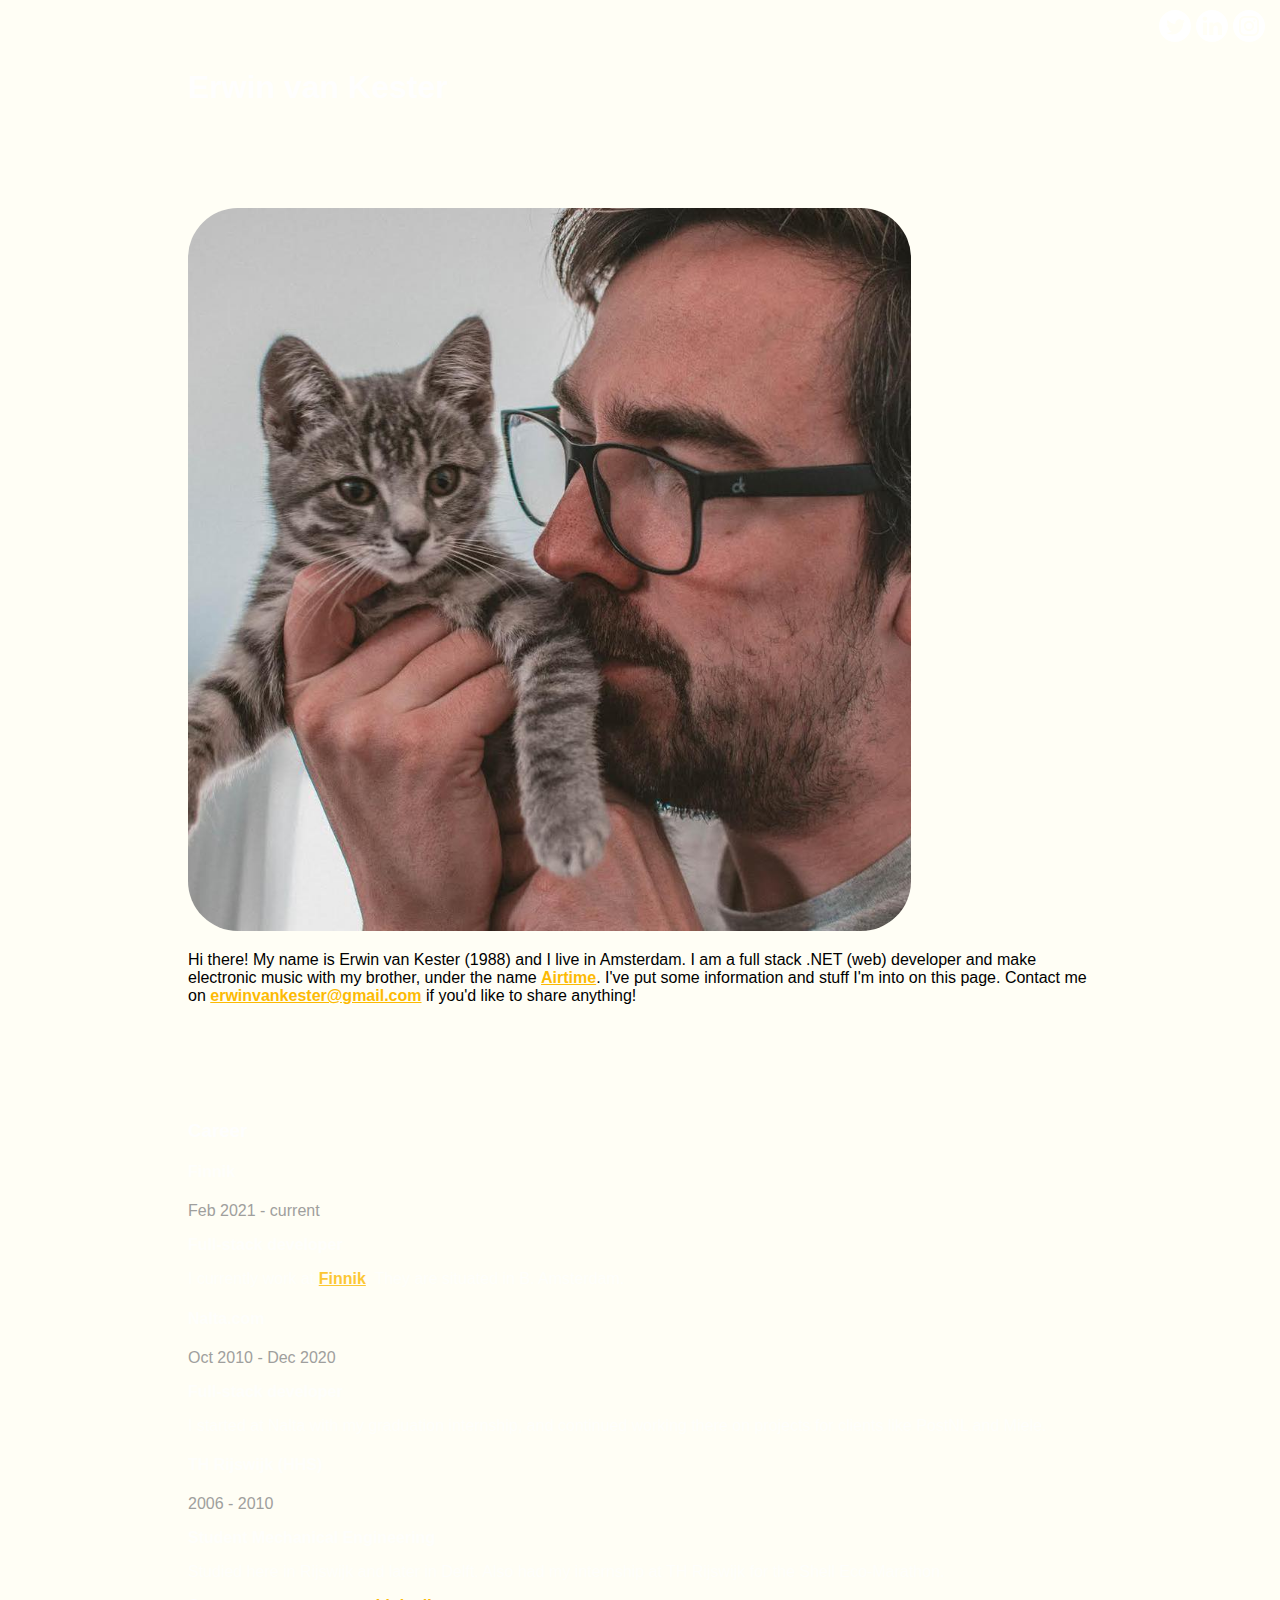
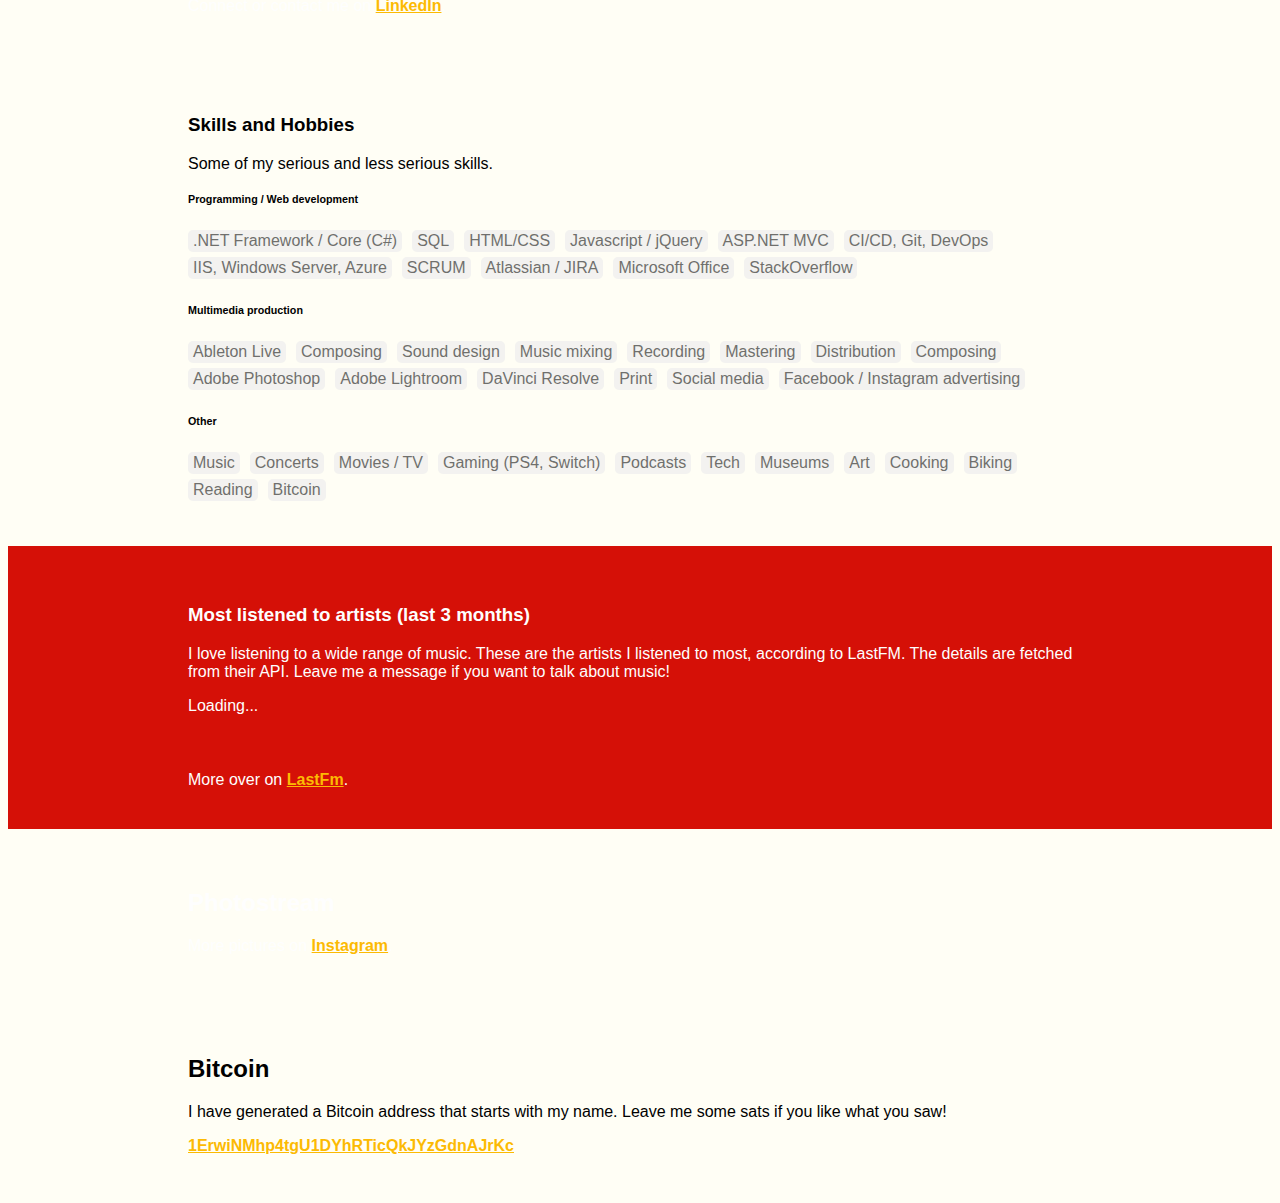
==== index.html @ b93a3240 "Update index.html" ====
﻿<!doctype html>
<html lang="en">
<head>
    <!-- Required meta tags -->
    <meta charset="utf-8">
    <meta name="viewport" content="width=device-width, initial-scale=1">

    <!-- Bootstrap CSS -->
    <link href="https://cdn.jsdelivr.net/npm/bootstrap@5.0.0-beta1/dist/css/bootstrap.min.css" rel="stylesheet" integrity="sha384-giJF6kkoqNQ00vy+HMDP7azOuL0xtbfIcaT9wjKHr8RbDVddVHyTfAAsrekwKmP1" crossorigin="anonymous">
    <link rel="stylesheet" href="css/magnific.popup.css">
    <link rel="stylesheet" href="style.css">
    <title>Erwin van Kester</title>
    <meta name="description" content="Personal webspace of Erwin van Kester.">
    <meta name=”robots” content="index, follow">

    <!-- Global site tag (gtag.js) - Google Analytics -->
    <script async src="https://www.googletagmanager.com/gtag/js?id=G-CEC12EC9T2"></script>
    <script>window.dataLayer = window.dataLayer || [];
        function gtag() { dataLayer.push(arguments); }
        gtag('js', new Date());
        gtag('config', 'G-CEC12EC9T2');</script>
</head>
<body>
    <header>
        <div class="bg-dark shadow-sm text-center">
            <div class="container">
                <h1>Erwin van Kester</h1>
                <ul class="socialmedia">
                    <li><a href="https://twitter.com/erwinvk" class="twitter"></a></li>
                    <li><a href="https://www.linkedin.com/in/erwinvankester/" class="linkedin"></a></li>
                    <li><a href="https://www.instagram.com/erwinvk/" class="instagram"></a></li>
                </ul>
            </div>
        </div>
    </header>

    <main>
        <section class="py-3 text-center container">
            <div class="row py-lg-5">
                <div class="col-lg-10 col-md-10 mx-auto">
                    <div class="row">
                        <div class="col-lg-6"><img class="profilepicture" src="erwin.jpg" title="Erwin" /></div>
                        <div class="col-lg-6">
                            <p class="lead text-muted">Hi there! My name is Erwin van Kester (1988) and I live in Amsterdam. I am a full stack .NET (web) developer and make electronic music with my brother, under the name <a href="https://musicofairtime.nl" target="_blank">Airtime</a>. I've put some information and stuff I'm into on this page. Contact me on <a class="emailaddress" href="#">erwinvankester[at]gmail[dot]com</a> if you'd like to share anything!</p>
                        </div>
                    </div>
                </div>
            </div>
        </section>

        <div class="bg-dark">
            <section class="py-5 container career">
                <h3>Career</h3>
                <div class="row py-lg-4 item">
                    <div class="col-lg-3">
                        <h4>Finnik</h4>
                        <p class="time">Feb 2021 - current</p>
                    </div>
                    <div class="col-lg-9">
                        <strong>Full-stack developer</strong>
                        <p>I currently work at <a href="https://finnik.nl" target="_blank">Finnik</a>. They are situated in B. Amsterdam.</p>
                    </div>
                </div>
                <div class="row py-lg-4 item">
                    <div class="col-lg-3">
                        <h4>Nalta.com</h4>
                        <p class="time">Oct 2010 - Dec 2020</p>
                    </div>
                    <div class="col-lg-9">
                        <strong>Full-stack developer</strong>
                        <p>I started at Nalta with my graduation internship, and continued working there on projects for clients like PostNL and Miele.</p>
                    </div>
                </div>
                <div class="row py-lg-4 item">
                    <div class="col-lg-3">
                        <h4>TH Rijswijk (HHS)</h4>
                        <p class="time">2006 - 2010</p>
                    </div>
                    <div class="col-lg-9">
                        <strong>Student Mechanical Engineering</strong>
                        <p>
                            Studied here in Rijswijk and later in Delft. Also had my internship at TH Rijswijk for the Shell Eco-Marathon.
                        </p>
                    </div>
                </div>
                <div class="row text-center">
                    <div class="col-lg-12">
                        Connect or contact me on <a href="https://www.linkedin.com/in/erwinvankester/" target="_blank">LinkedIn</a>.
                    </div>
                </div>
            </section>
        </div>

        <section class="py-5 container skills">
            <h3>Skills and Hobbies</h3>
            <p>Some of my serious and less serious skills.</p>

            <h6>Programming / Web development</h6>
            <ul>
                <li>.NET Framework / Core (C#)</li>
                <li>SQL</li>
                <li>HTML/CSS</li>
                <li>Javascript / jQuery</li>
                <li>ASP.NET MVC</li>
                <li>CI/CD, Git, DevOps</li>
                <li>IIS, Windows Server, Azure</li>
                <li>SCRUM</li>
                <li>Atlassian / JIRA</li>
                <li>Microsoft Office</li>
                <li><span title="right?">StackOverflow</span></li>
            </ul>
            <div class="clear"></div>

            <h6>Multimedia production</h6>
            <ul>
                <li>Ableton Live</li>
                <li>Composing</li>
                <li>Sound design</li>
                <li>Music mixing</li>
                <li>Recording</li>
                <li>Mastering</li>
                <li>Distribution</li>
                <li>Composing</li>
                <li>Adobe Photoshop</li>
                <li>Adobe Lightroom</li>
                <li>DaVinci Resolve</li>
                <li>Print</li>
                <li>Social media</li>
                <li>Facebook / Instagram advertising</li>
            </ul>
            <div class="clear"></div>

            <h6>Other</h6>
            <ul>
                <li>Music</li>
                <li>Concerts</li>
                <li>Movies / TV</li>
                <li>Gaming (PS4, Switch)</li>
                <li>Podcasts</li>
                <li>Tech</li>
                <li>Museums</li>
                <li>Art</li>
                <li>Cooking</li>
                <li>Biking</li>
                <li>Reading</li>
                <li>Bitcoin</li>
            </ul>
            <div class="clear"></div>
        </section>

        <div class="bg-red">
            <section class="py-5 container lastfm">
                <h3>Most listened to artists (last 3 months)</h3>
                <p>I love listening to a wide range of music. These are the artists I listened to most, according to LastFM. The details are fetched from their API. Leave me a message if you want to talk about music! </p>
                <div class="row py-lg-12">
                    <div class="col-lg-12">
                        <ul id="lastfmtop10"><li>Loading...</li></ul>
                    </div>
                </div>
                <div class="row text-center">
                    <div class="col-lg-12">
                        More over on <a href="https://www.last.fm/user/Erwinvk" target="_blank">LastFm</a>.
                    </div>
                </div>
            </section>
        </div>

        <div class="bg-dark">
            <section class="py-5 container photostream">
                <div class="row py-lg-12">
                    <div class="col-lg-12 col-md-12 mx-auto">
                        <h2>Photostream</h2>
                        <p class="instafeed"></p>
                        
                    </div>
                </div>
                <div class="row text-center">
                    <div class="col-lg-12">
                        More pictures on <a href="https://www.instagram.com/erwinvk/">Instagram</a>.
                    </div>
                </div>
            </section>
        </div>
    </main>
    <footer>
        <div class="">
            <section class="py-5 container photostream">
                <div class="row py-lg-12">
                    <div class="col-lg-12 col-md-12 mx-auto">
                        <h2>Bitcoin</h2>
                        <p>I have generated a Bitcoin address that starts with my name. Leave me some sats if you like what you saw!</p>
                        <a href="bitcoin:1ErwiNMhp4tgU1DYhRTicQkJYzGdnAJrKc">1ErwiNMhp4tgU1DYhRTicQkJYzGdnAJrKc</a>
                    </div>
                </div>
            </section>
        </div>
        
    </footer>
    <script src="https://cdn.jsdelivr.net/npm/bootstrap@5.0.0-beta1/dist/js/bootstrap.bundle.min.js" integrity="sha384-ygbV9kiqUc6oa4msXn9868pTtWMgiQaeYH7/t7LECLbyPA2x65Kgf80OJFdroafW" crossorigin="anonymous"></script>
    <script src="js/jquery.min.js"></script>
    <script src="js/magnific.popup.min.js"></script>
    <script src="default.js"></script>
</body>
</html>
---- style.css ----
body
{
font-family: sans-serif;
background: #fffef5;
}

.bg-dark
{
    color: #fefefe;
}

.bg-red {
    color: #fefefe;
    background: #d51007;
}

a {
    color: #fcba03;
    font-weight: bold;
}

p{
    text-align:left;
}

.navbar .container {
    padding: 10px 180px;
}

.container
{
    max-width: 1280px;
    
}

.imgcontainer
{
  text-align: center;
}

.imgcontainer img
{
  width: 200px;
}

ul{
    list-style: none;
    padding: 0;
    margin: 0;

}

ul li
{
    padding: 0;
    margin: 0;
}

.socialmedia{
    position: absolute;
    top: 10px;
    right: 10px;
}

.socialmedia li
{
    display: block;
    float: left;
    margin-right: 5px;
}

.linkedin, .twitter, .instagram {
    display: block;
    width: 32px;
    height: 32px;
    background-size: 32px;
}

.linkedin
{
    background: url(img/icon_linkedin.svg);
}

.twitter {
    background: url(img/icon_twitter.svg);
}

.instagram {
    background: url(img/icon_instagram.svg);
}

.instafeed img {
    max-width: 100%;
}

.profilepicture{
    border-radius: 50px;
    width: 80%;
}

    .background-light {
        background: #000;
        color: #fff;
    }

.career .item
{
    opacity: 0.8;
}

    .career .item:hover{
        transition-duration: .2s;
        opacity: 1;
    }

    .career .time {
        color: #888;
    }

.skills .clear {
    clear: both;
}

.skills h6 {
    margin-top: 20px;
}

    .skills h6:first-child
    {
        margin-top: 0;
    }

    .skills ul {
        margin-bottom: 20px;
    }

    .skills li {
        transition-duration: .2s;
        opacity: 0.7;
        float: left;
        background: #eee;
        color: #333;
        margin-right: 10px;
        margin-bottom: 5px;
        padding: 2px 5px;
        border-radius: 5px;
        
    }

        .skills li:hover {
            opacity: 1;
        }

.gallery-item img
{
    opacity: 0.9;
}

.gallery-item:hover img {
    opacity: 1;
    transition-duration: .2s
}

    #lastfmtop10 img {
        width: 64px;
        float: left;
        border-radius: 5px;
    }

#lastfmtop10 .artist
{
    float: left;
    margin-top: 10px;
    margin-left: 10px;
}

#lastfmtop10 .artist .name
{
    font-weight: bold;
}

#lastfmtop10 .artist .plays
{
    opacity: 0.7;
}

#lastfmtop10 li:hover .artist .plays {
    transition-duration: .2s;
    opacity: 1;
}

    #lastfmtop10 li {
        margin-bottom: 10px;
        clear: both;
        height: 64px;
    }

        #lastfmtop10 li:hover img  {
            /*width: 70px;
            height: 70px;
            margin-left: -2px;
            margin-top: -2px;*/
            zoom: 1.06;
            transition-duration: .2s
        }

@media (min-width: 768px) {
    .container {
        padding: 40px 180px;
    }

    
}

@media (max-width: 768px) {
    header h1 {
        font-size: 1.5em;
    }

    header > div {
        height: 90px;
        padding-top: 10px;
    }

    .socialmedia
    {
        display: block;
        position: relative;
        margin: 0 auto;
        top: 0;
        right:0;
        width: 111px;

    }
}
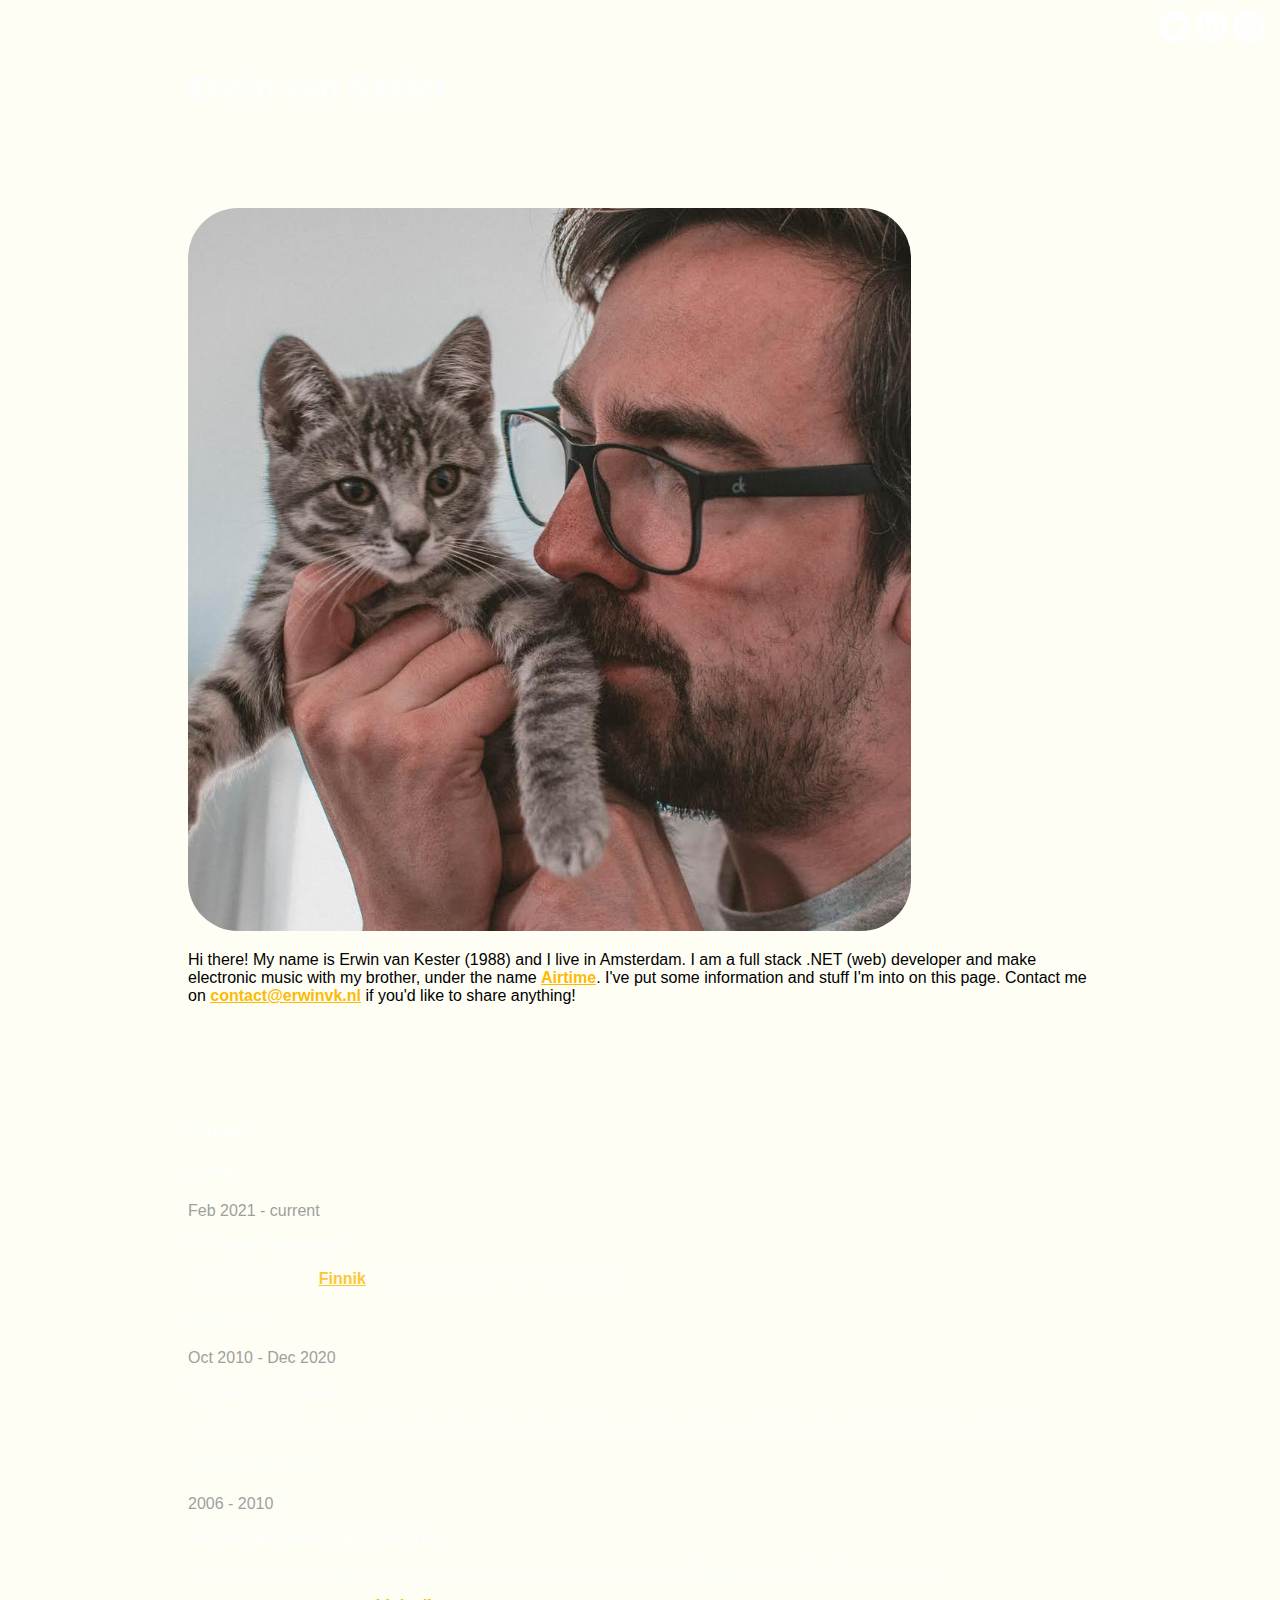
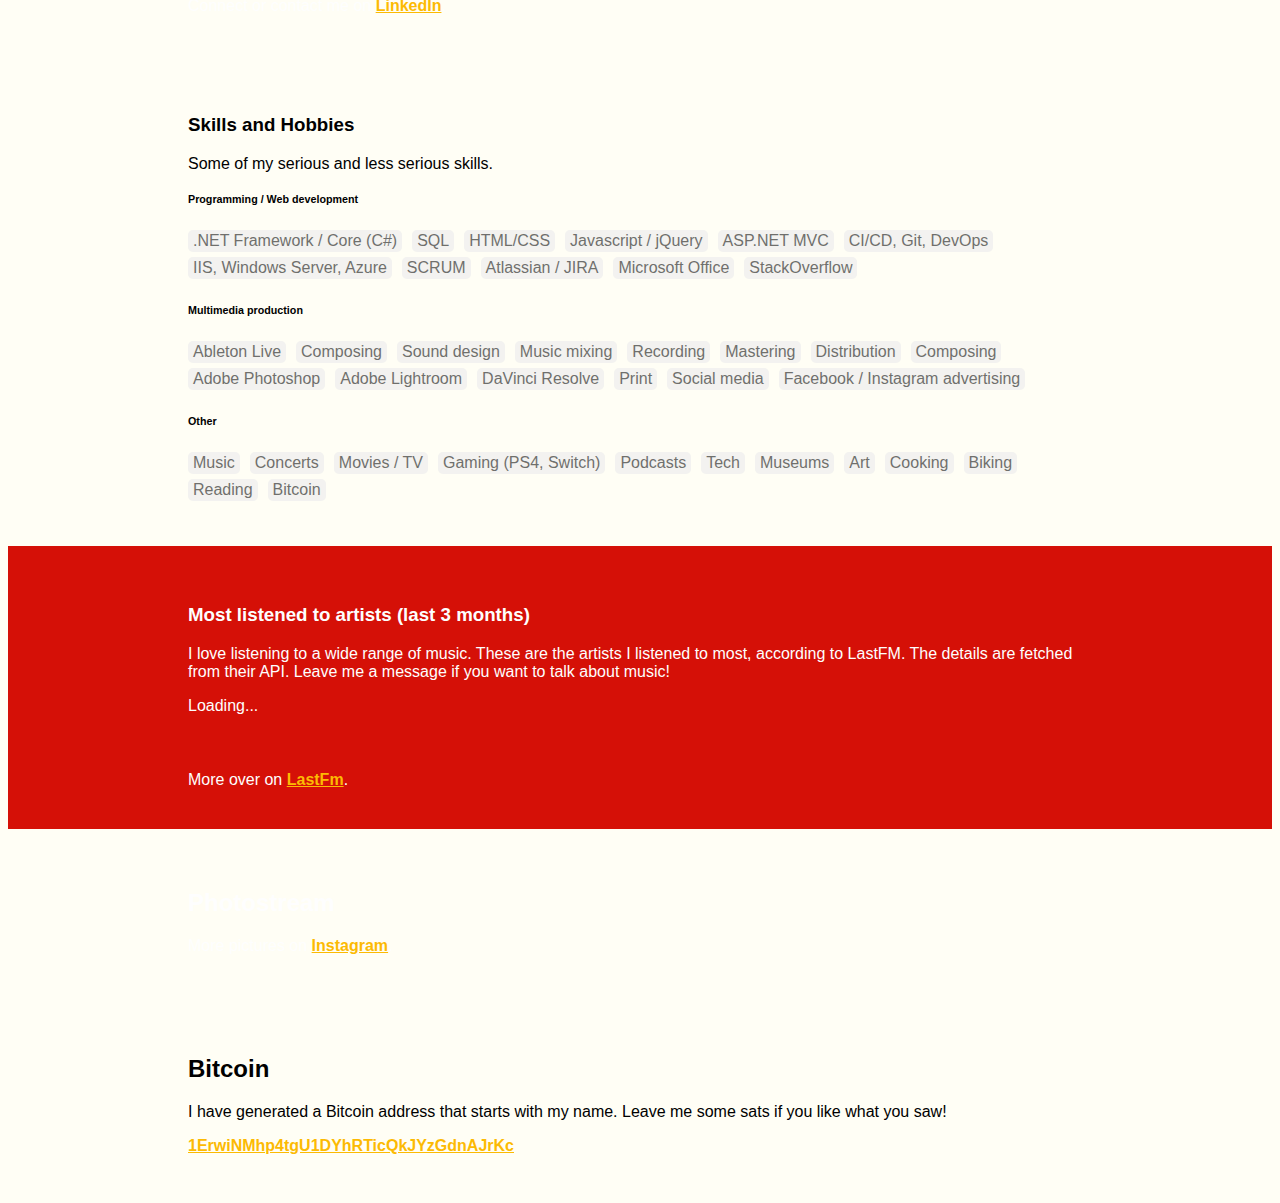
==== commit fd0b5667: "Update index.html" ====
--- a/index.html
+++ b/index.html
@@ -41,7 +41,7 @@
                     <div class="row">
                         <div class="col-lg-6"><img class="profilepicture" src="erwin.jpg" title="Erwin" /></div>
                         <div class="col-lg-6">
-                            <p class="lead text-muted">Hi there! My name is Erwin van Kester (1988) and I live in Amsterdam. I am a full stack .NET (web) developer and make electronic music with my brother, under the name <a href="https://musicofairtime.nl" target="_blank">Airtime</a>. I've put some information and stuff I'm into on this page. Contact me on <a class="emailaddress" href="#">erwinvankester[at]gmail[dot]com</a> if you'd like to share anything!</p>
+                            <p class="lead text-muted">Hi there! My name is Erwin van Kester (1988) and I live in Amsterdam. I am a full stack .NET (web) developer and make electronic music with my brother, under the name <a href="https://musicofairtime.nl" target="_blank">Airtime</a>. I've put some information and stuff I'm into on this page. Contact me on <a class="emailaddress" href="#">contact[at]erwinvk[dot]nl</a> if you'd like to share anything!</p>
                         </div>
                     </div>
                 </div>
@@ -199,6 +199,6 @@
     <script src="https://cdn.jsdelivr.net/npm/bootstrap@5.0.0-beta1/dist/js/bootstrap.bundle.min.js" integrity="sha384-ygbV9kiqUc6oa4msXn9868pTtWMgiQaeYH7/t7LECLbyPA2x65Kgf80OJFdroafW" crossorigin="anonymous"></script>
     <script src="js/jquery.min.js"></script>
     <script src="js/magnific.popup.min.js"></script>
-    <script src="default.js"></script>
+    <script src="default.js?1"></script>
 </body>
 </html>
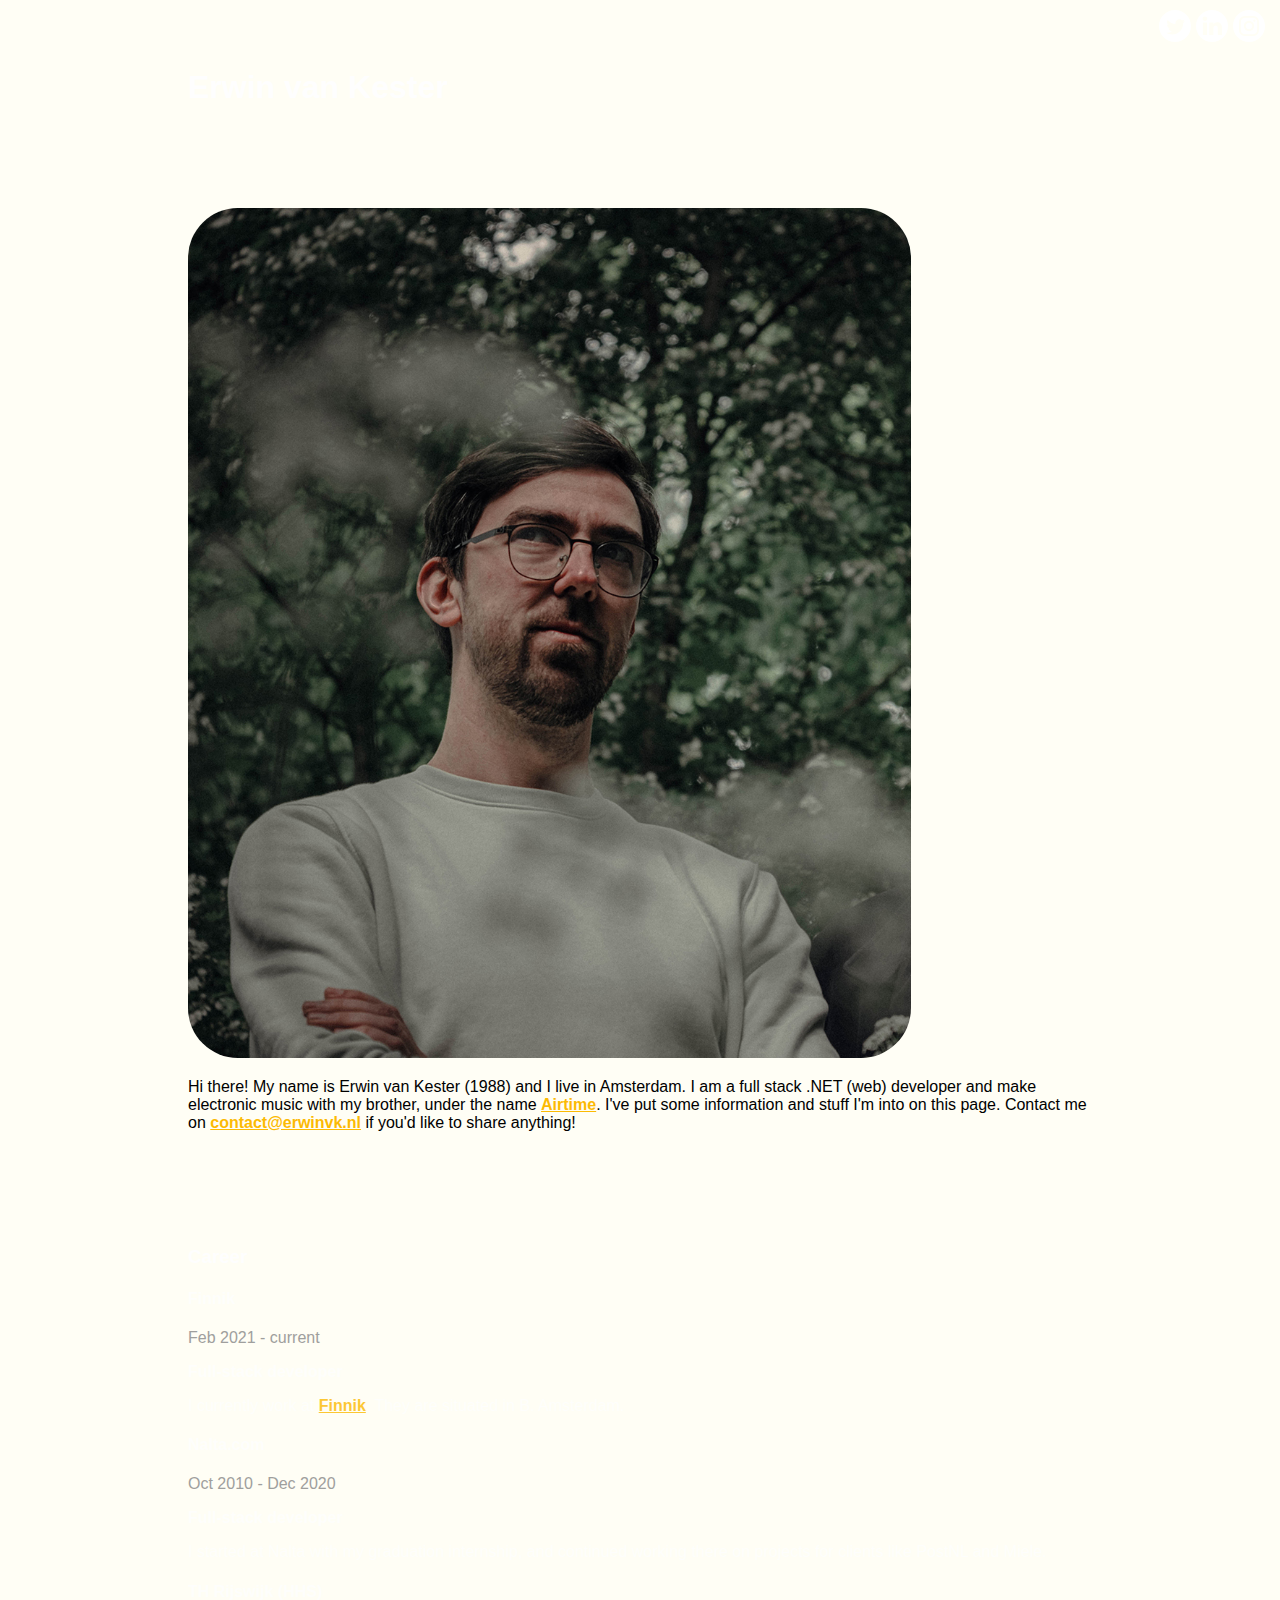
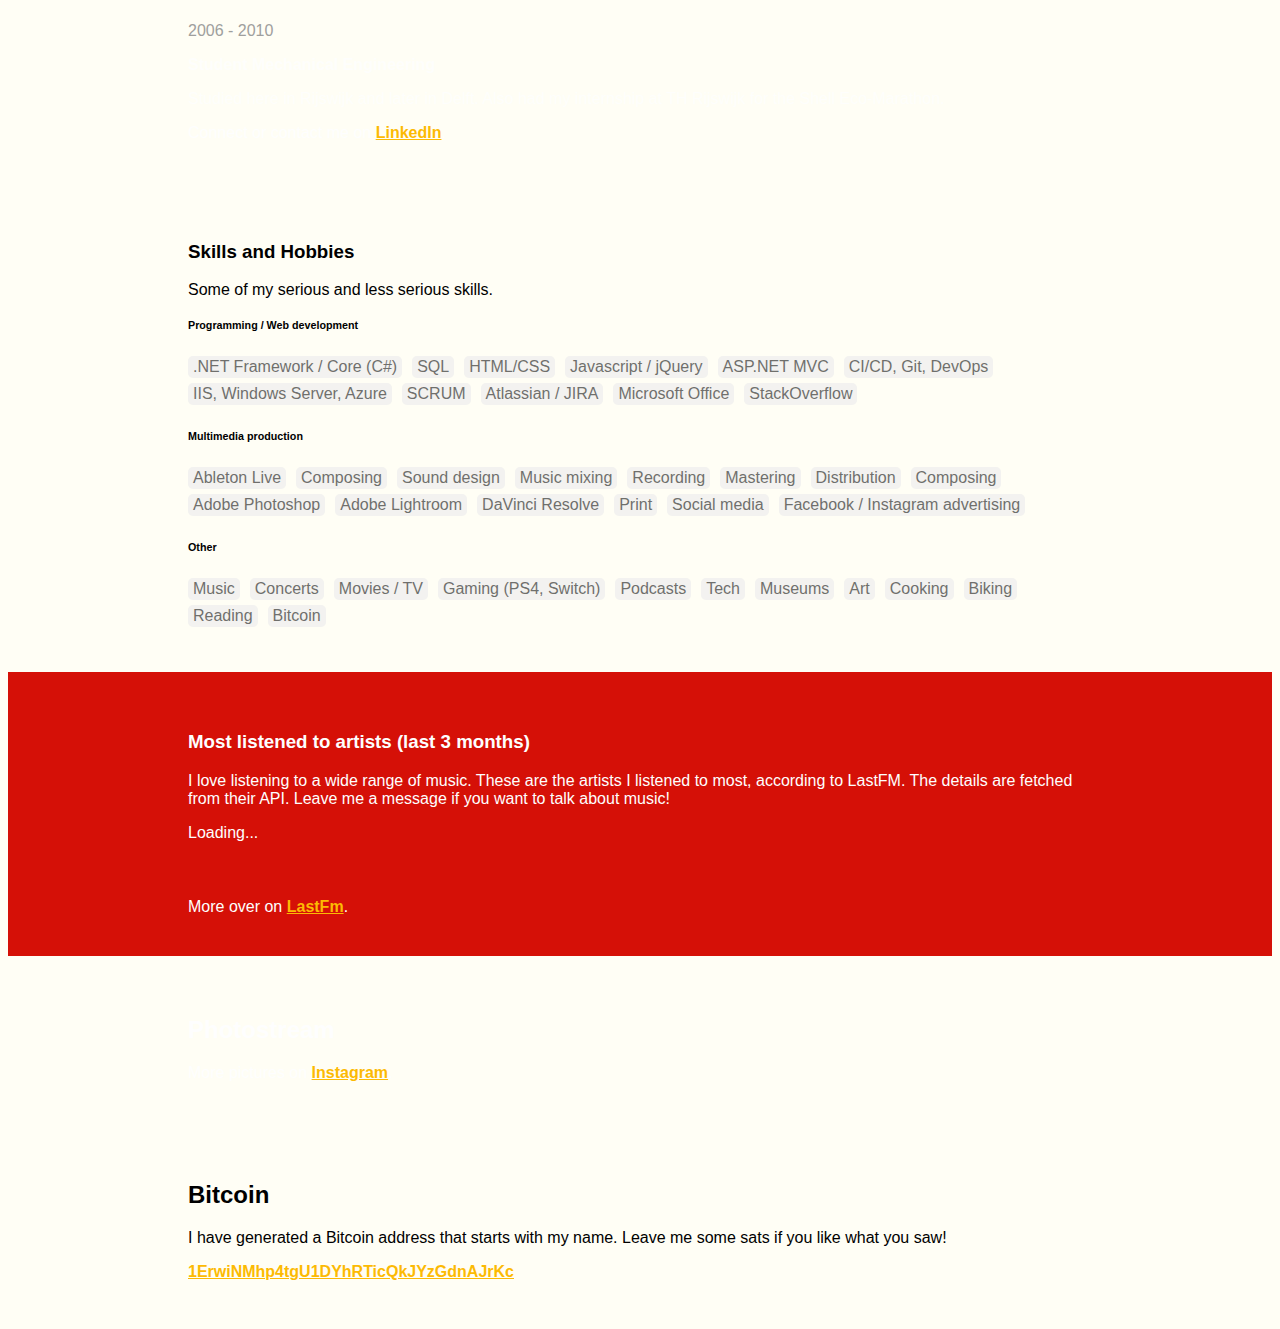
==== commit 88b5352d: "new insta key" ====
--- a/index.html
+++ b/index.html
@@ -199,6 +199,6 @@
     <script src="https://cdn.jsdelivr.net/npm/bootstrap@5.0.0-beta1/dist/js/bootstrap.bundle.min.js" integrity="sha384-ygbV9kiqUc6oa4msXn9868pTtWMgiQaeYH7/t7LECLbyPA2x65Kgf80OJFdroafW" crossorigin="anonymous"></script>
     <script src="js/jquery.min.js"></script>
     <script src="js/magnific.popup.min.js"></script>
-    <script src="default.js?1"></script>
+    <script src="default.js?3"></script>
 </body>
 </html>
